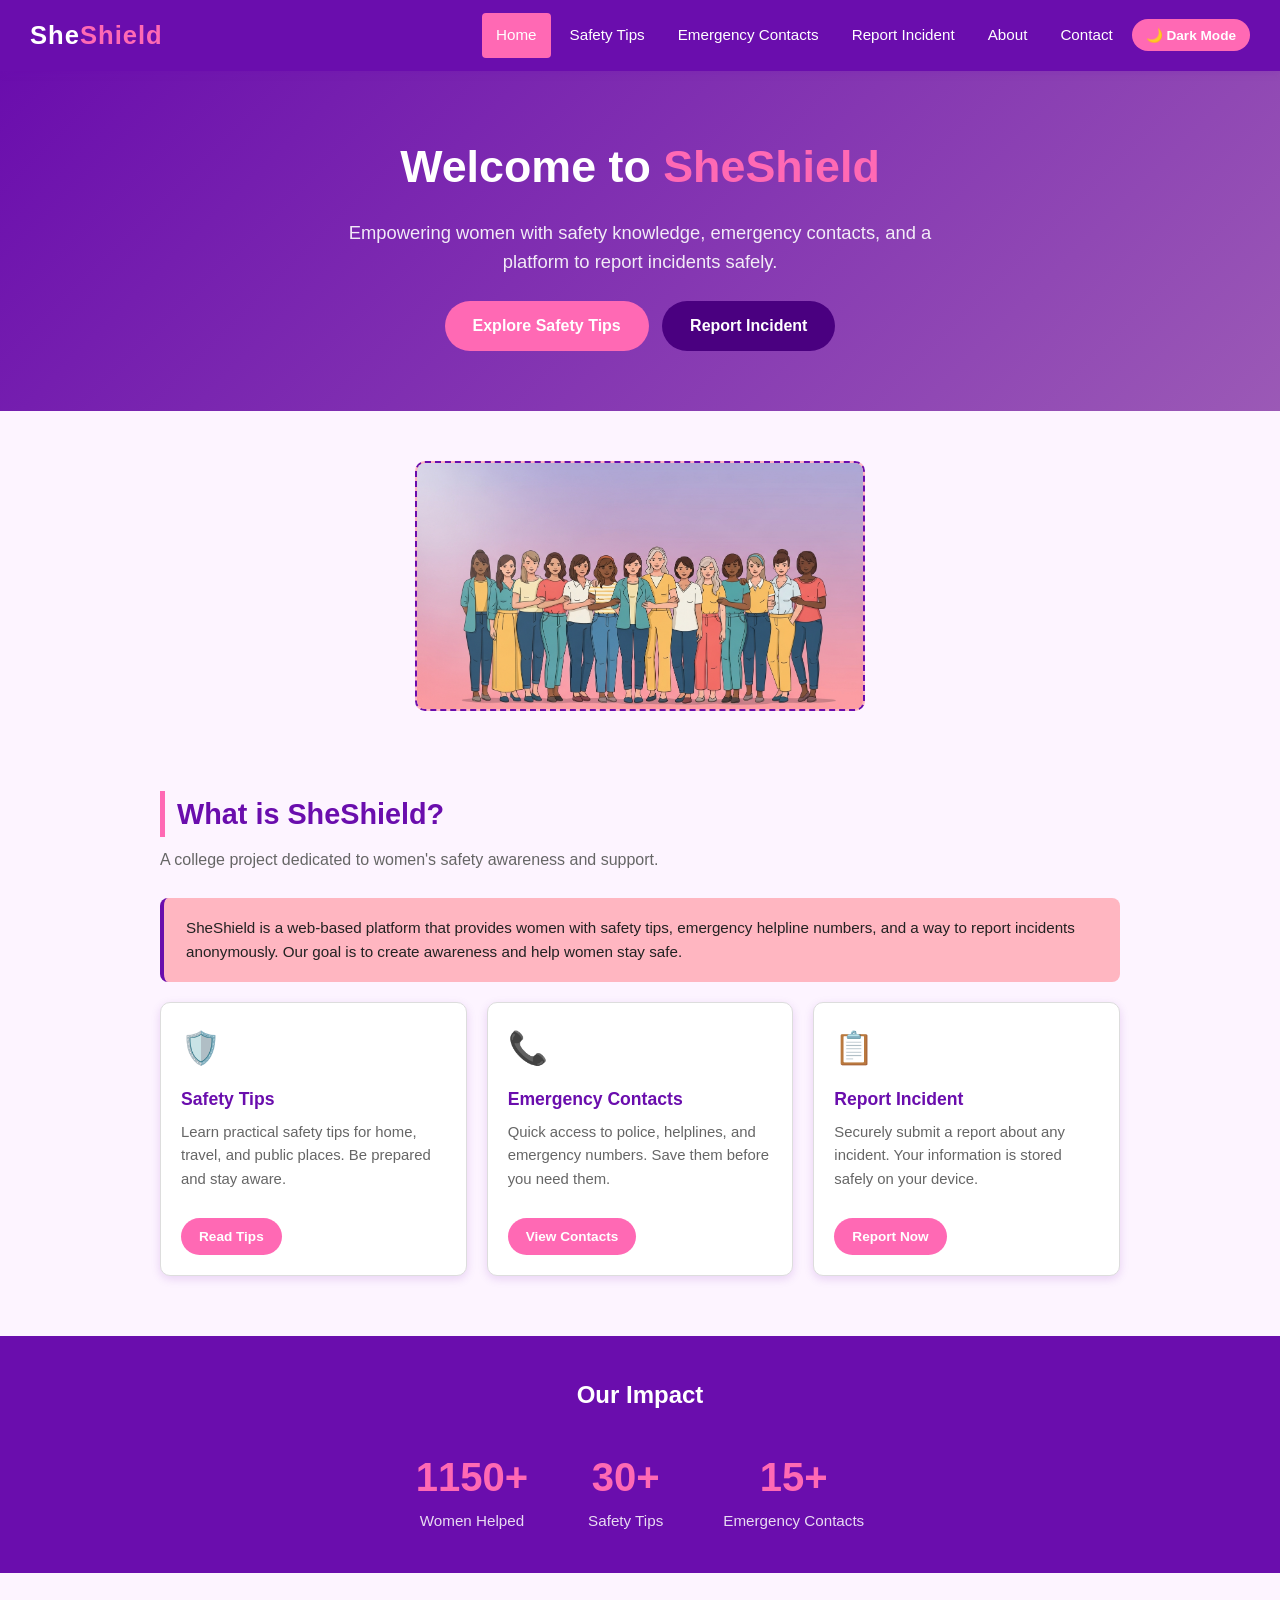
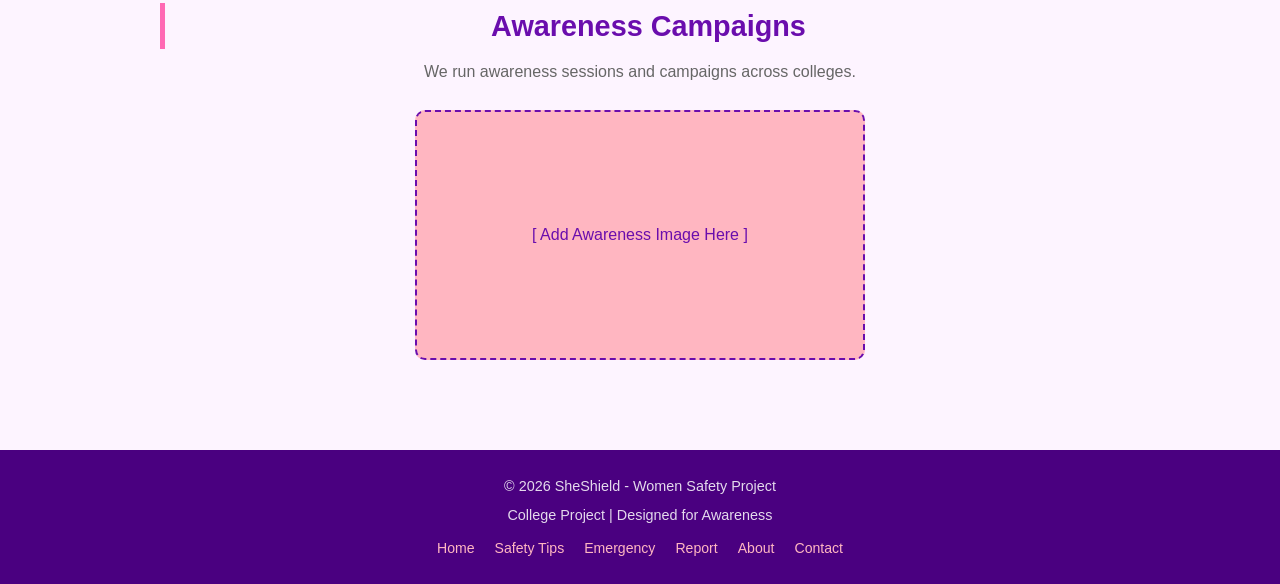
==== index.html @ ef2a4a73 "first commit" ====
<!DOCTYPE html>
<html lang="en">
<head>
  <meta charset="UTF-8" />
  <meta name="viewport" content="width=device-width, initial-scale=1.0" />
  <title>SheShield - Home</title>
  <link rel="stylesheet" href="style.css" />
</head>
<body>
  <!-- ==================== NAVBAR ==================== -->
  <nav class="navbar">
    <div class="brand">She<span>Shield</span></div>
    <button class="hamburger" id="hamburgerBtn">&#9776;</button>
    <ul class="nav-links" id="navLinks">
      <li><a href="index.html">Home</a></li>
      <li><a href="tips.html">Safety Tips</a></li>
      <li><a href="emergency.html">Emergency Contacts</a></li>
      <li><a href="report.html">Report Incident</a></li>
      <li><a href="about.html">About</a></li>
      <li><a href="contact.html">Contact</a></li>
      <li><button class="dark-toggle" id="darkToggleBtn">🌙 Dark Mode</button></li>
    </ul>
  </nav>
  <!-- ==================== HERO SECTION ==================== -->
  <section class="hero">
    <h1>Welcome to <span>SheShield</span></h1>
    <p>Empowering women with safety knowledge, emergency contacts, and a platform to report incidents safely.</p>
    <a href="tips.html" class="btn">Explore Safety Tips</a>
    &nbsp;
    <a href="report.html" class="btn" style="background-color: var(--purple-dark);">Report Incident</a>
  </section>
  <!-- ==================== IMAGE PLACEHOLDER ==================== -->
  <!-- Replace src="" with your actual image path -->
  <div class="container" style="text-align:center;">
    <div class="img-placeholder">
      <img src="home.png" alt="Women Safety Banner" onerror="this.parentElement.innerHTML='[ Add Your Banner Image Here ]'" />
    </div>
  </div>
  <!-- ==================== ABOUT SECTION ==================== -->
  <div class="container">
    <h2 class="section-title">What is SheShield?</h2>
    <p class="section-subtitle">A college project dedicated to women's safety awareness and support.</p>
    <div class="info-box">
      <p>SheShield is a web-based platform that provides women with safety tips, emergency helpline numbers, and a way to report incidents anonymously. Our goal is to create awareness and help women stay safe.</p>
    </div>
    <div class="cards-grid">
      <div class="card">
        <div class="card-icon">🛡️</div>
        <h3>Safety Tips</h3>
        <p>Learn practical safety tips for home, travel, and public places. Be prepared and stay aware.</p>
        <br/>
        <a href="tips.html" class="btn" style="font-size:0.85rem; padding:8px 18px;">Read Tips</a>
      </div>
      <div class="card">
        <div class="card-icon">📞</div>
        <h3>Emergency Contacts</h3>
        <p>Quick access to police, helplines, and emergency numbers. Save them before you need them.</p>
        <br/>
        <a href="emergency.html" class="btn" style="font-size:0.85rem; padding:8px 18px;">View Contacts</a>
      </div>
      <div class="card">
        <div class="card-icon">📋</div>
        <h3>Report Incident</h3>
        <p>Securely submit a report about any incident. Your information is stored safely on your device.</p>
        <br/>
        <a href="report.html" class="btn" style="font-size:0.85rem; padding:8px 18px;">Report Now</a>
      </div>
    </div>
  </div>
  <!-- ==================== STATS SECTION ==================== -->
  <!-- JS animates these numbers on page load -->
  <div style="background-color: var(--purple); color: var(--white); padding: 40px 20px; text-align:center; margin-top:30px;" id="statsSection">
    <h2 style="margin-bottom:30px;">Our Impact</h2>
    <div style="display:flex; justify-content:center; gap:60px; flex-wrap:wrap;">
      <div>
        <div style="font-size:2.5rem; font-weight:bold; color:var(--pink);" id="stat1">0</div>
        <div style="font-size:0.95rem; opacity:0.85;">Women Helped</div>
      </div>
      <div>
        <div style="font-size:2.5rem; font-weight:bold; color:var(--pink);" id="stat2">0</div>
        <div style="font-size:0.95rem; opacity:0.85;">Safety Tips</div>
      </div>
      <div>
        <div style="font-size:2.5rem; font-weight:bold; color:var(--pink);" id="stat3">0</div>
        <div style="font-size:0.95rem; opacity:0.85;">Emergency Contacts</div>
      </div>
    </div>
  </div>
  <!-- ==================== SECOND IMAGE PLACEHOLDER ==================== -->
  <div class="container" style="text-align:center;">
    <h2 class="section-title">Awareness Campaigns</h2>
    <p class="section-subtitle">We run awareness sessions and campaigns across colleges.</p>
    <div class="img-placeholder">
      <img src="https://sidecar.ai/hubfs/Imported_Blog_Media/nonprofit-awarness-campaign-e1662491303266.png" alt="Awareness Campaign" onerror="this.parentElement.innerHTML='[ Add Awareness Image Here ]'" />
    </div>
  </div>
  <!-- ==================== FOOTER ==================== -->
  <footer>
    <p>&copy; 2026 SheShield - Women Safety Project</p>
    <p>College Project | Designed for Awareness</p>
    <div class="footer-links">
      <a href="index.html">Home</a>
      <a href="tips.html">Safety Tips</a>
      <a href="emergency.html">Emergency</a>
      <a href="report.html">Report</a>
      <a href="about.html">About</a>
      <a href="contact.html">Contact</a>
    </div>
  </footer>
  <script src="script.js"></script>
</body>
</html>
---- style.css ----
/* ===========================================
   SheShield - Common Stylesheet
   Author: Student Project
   Purpose: Shared styles for all pages
   =========================================== */

/* --- CSS Variables for easy color management --- */
:root {
  --purple: #6a0dad;
  --purple-light: #9b59b6;
  --purple-dark: #4a0080;
  --pink: #ff69b4;
  --pink-light: #ffb6c1;
  --white: #ffffff;
  --bg-light: #fdf4ff;
  --text-dark: #222222;
  --text-muted: #666666;
  --border: #ddd;
  --shadow: rgba(106, 13, 173, 0.15);
}

/* --- Dark Mode Variables --- */
body.dark-mode {
  --white: #1a1a2e;
  --bg-light: #16213e;
  --text-dark: #f0f0f0;
  --text-muted: #aaaaaa;
  --border: #444;
  --shadow: rgba(0, 0, 0, 0.4);
}

/* --- Reset & Base Styles --- */
* {
  margin: 0;
  padding: 0;
  box-sizing: border-box;
}

body {
  font-family: Arial, sans-serif;
  background-color: var(--bg-light);
  color: var(--text-dark);
  line-height: 1.6;
  transition: background-color 0.3s, color 0.3s;
}

a {
  text-decoration: none;
  color: inherit;
}

ul {
  list-style: none;
}

/* ===========================================
   NAVBAR
   =========================================== */
.navbar {
  background-color: var(--purple);
  padding: 0 30px;
  display: flex;
  align-items: center;
  justify-content: space-between;
  position: sticky;
  top: 0;
  z-index: 100;
  box-shadow: 0 2px 8px var(--shadow);
}

.navbar .brand {
  color: var(--white);
  font-size: 1.6rem;
  font-weight: bold;
  padding: 15px 0;
  letter-spacing: 1px;
}

.navbar .brand span {
  color: var(--pink);
}

.nav-links {
  display: flex;
  align-items: center;
  gap: 5px;
}

.nav-links li a {
  color: var(--white);
  padding: 10px 14px;
  border-radius: 4px;
  font-size: 0.95rem;
  transition: background-color 0.2s;
  display: block;
}

.nav-links li a:hover,
.nav-links li a.active {
  background-color: var(--pink);
  color: var(--white);
}

.dark-toggle {
  background-color: var(--pink);
  color: var(--white);
  border: none;
  padding: 8px 14px;
  border-radius: 20px;
  cursor: pointer;
  font-size: 0.85rem;
  font-weight: bold;
  transition: background-color 0.2s;
}

.dark-toggle:hover {
  background-color: var(--purple-light);
}

.hamburger {
  display: none;
  font-size: 1.5rem;
  color: var(--white);
  cursor: pointer;
  background: none;
  border: none;
}

/* ===========================================
   HERO SECTION
   =========================================== */
.hero {
  background: linear-gradient(135deg, var(--purple), var(--purple-light));
  color: var(--white);
  text-align: center;
  padding: 60px 20px;
}

.hero h1 {
  font-size: 2.8rem;
  margin-bottom: 15px;
}

.hero h1 span {
  color: var(--pink);
}

.hero p {
  font-size: 1.15rem;
  max-width: 600px;
  margin: 0 auto 25px;
  opacity: 0.9;
}

/* CTA Button */
.btn {
  display: inline-block;
  background-color: var(--pink);
  color: var(--white);
  padding: 12px 28px;
  border-radius: 25px;
  font-size: 1rem;
  font-weight: bold;
  border: none;
  cursor: pointer;
  transition: background-color 0.2s, transform 0.1s;
}

.btn:hover {
  background-color: var(--purple-dark);
  transform: scale(1.03);
}

.btn:active {
  transform: scale(0.98);
}

/* ===========================================
   IMAGE PLACEHOLDER BOX
   (Add your image src inside the img tag)
   =========================================== */
.img-placeholder {
  width: 100%;
  max-width: 450px;
  height: 250px;
  background-color: var(--pink-light);
  border: 2px dashed var(--purple);
  border-radius: 10px;
  display: flex;
  align-items: center;
  justify-content: center;
  color: var(--purple);
  font-size: 1rem;
  margin: 20px auto;
  overflow: hidden;
}

.img-placeholder img {
  width: 100%;
  height: 100%;
  object-fit: cover;
  border-radius: 8px;
}

/* ===========================================
   MAIN CONTENT WRAPPER
   =========================================== */
.container {
  max-width: 1000px;
  margin: 0 auto;
  padding: 30px 20px;
}

.section-title {
  font-size: 1.8rem;
  color: var(--purple);
  margin-bottom: 10px;
  border-left: 5px solid var(--pink);
  padding-left: 12px;
}

.section-subtitle {
  color: var(--text-muted);
  margin-bottom: 25px;
  font-size: 1rem;
}

/* ===========================================
   CARDS
   =========================================== */
.cards-grid {
  display: grid;
  grid-template-columns: repeat(auto-fit, minmax(250px, 1fr));
  gap: 20px;
  margin-top: 20px;
}

.card {
  background-color: var(--white);
  border: 1px solid var(--border);
  border-radius: 10px;
  padding: 20px;
  box-shadow: 0 3px 10px var(--shadow);
  transition: transform 0.2s;
}

.card:hover {
  transform: translateY(-4px);
}

.card h3 {
  color: var(--purple);
  margin-bottom: 8px;
  font-size: 1.1rem;
}

.card p {
  color: var(--text-muted);
  font-size: 0.93rem;
}

.card .card-icon {
  font-size: 2rem;
  margin-bottom: 10px;
}

/* ===========================================
   FORMS
   =========================================== */
.form-section {
  background-color: var(--white);
  border-radius: 10px;
  padding: 30px;
  box-shadow: 0 3px 10px var(--shadow);
  max-width: 600px;
  margin: 0 auto;
}

.form-group {
  margin-bottom: 18px;
}

.form-group label {
  display: block;
  margin-bottom: 6px;
  font-weight: bold;
  color: var(--purple);
  font-size: 0.95rem;
}

.form-group input,
.form-group textarea,
.form-group select {
  width: 100%;
  padding: 10px 14px;
  border: 1px solid var(--border);
  border-radius: 6px;
  font-size: 0.95rem;
  background-color: var(--bg-light);
  color: var(--text-dark);
  transition: border-color 0.2s;
}

.form-group input:focus,
.form-group textarea:focus,
.form-group select:focus {
  outline: none;
  border-color: var(--purple);
}

.form-group textarea {
  resize: vertical;
  min-height: 100px;
}

.error-msg {
  color: red;
  font-size: 0.82rem;
  margin-top: 4px;
  display: none;
}

.submit-btn {
  width: 100%;
  background-color: var(--purple);
  color: var(--white);
  padding: 12px;
  border: none;
  border-radius: 6px;
  font-size: 1rem;
  font-weight: bold;
  cursor: pointer;
  transition: background-color 0.2s;
}

.submit-btn:hover {
  background-color: var(--purple-dark);
}

/* ===========================================
   ALERT / SUCCESS MESSAGE
   =========================================== */
.alert-box {
  padding: 14px 20px;
  border-radius: 6px;
  margin: 15px 0;
  font-weight: bold;
  display: none;
}

.alert-box.success {
  background-color: #d4edda;
  color: #155724;
  border: 1px solid #c3e6cb;
}

.alert-box.error {
  background-color: #f8d7da;
  color: #721c24;
  border: 1px solid #f5c6cb;
}

/* ===========================================
   EMERGENCY CONTACTS PAGE
   =========================================== */
.contact-card {
  background-color: var(--white);
  border-left: 5px solid var(--pink);
  border-radius: 8px;
  padding: 18px 22px;
  margin-bottom: 16px;
  box-shadow: 0 2px 8px var(--shadow);
  display: flex;
  align-items: center;
  gap: 20px;
}

.contact-card .contact-icon {
  font-size: 2rem;
  min-width: 45px;
  text-align: center;
}

.contact-card h3 {
  color: var(--purple);
  font-size: 1.1rem;
  margin-bottom: 3px;
}

.contact-card p {
  color: var(--text-muted);
  font-size: 0.9rem;
}

.contact-card .phone-num {
  font-size: 1.3rem;
  font-weight: bold;
  color: var(--purple-dark);
  margin-top: 5px;
}

/* ===========================================
   ABOUT PAGE - Team section
   =========================================== */
.team-card {
  text-align: center;
  background-color: var(--white);
  border-radius: 10px;
  padding: 25px 15px;
  box-shadow: 0 3px 10px var(--shadow);
}

.team-card .team-img-placeholder {
  width: 120px;
  height: 120px;
  background-color: var(--pink-light);
  border: 2px dashed var(--purple);
  border-radius: 50%;
  margin: 0 auto 15px;
  display: flex;
  align-items: center;
  justify-content: center;
  color: var(--purple);
  font-size: 0.75rem;
  overflow: hidden;
}

.team-card .team-img-placeholder img {
  width: 100%;
  height: 100%;
  object-fit: cover;
  border-radius: 50%;
}

.team-card h3 {
  color: var(--purple);
  margin-bottom: 4px;
}

.team-card p {
  color: var(--text-muted);
  font-size: 0.88rem;
}

/* ===========================================
   INFO BOX
   =========================================== */
.info-box {
  background-color: var(--pink-light);
  border-radius: 8px;
  padding: 18px 22px;
  margin: 20px 0;
  border-left: 4px solid var(--purple);
}

body.dark-mode .info-box {
  background-color: #2d1b3d;
}

.info-box p {
  color: var(--text-dark);
  font-size: 0.95rem;
}

/* ===========================================
   FOOTER
   =========================================== */
footer {
  background-color: var(--purple-dark);
  color: var(--white);
  text-align: center;
  padding: 25px 20px;
  margin-top: 40px;
}

footer p {
  font-size: 0.9rem;
  opacity: 0.85;
  margin-bottom: 6px;
}

footer .footer-links {
  display: flex;
  justify-content: center;
  gap: 20px;
  flex-wrap: wrap;
  margin-top: 10px;
}

footer .footer-links a {
  color: var(--pink-light);
  font-size: 0.88rem;
  transition: color 0.2s;
}

footer .footer-links a:hover {
  color: var(--pink);
}

/* ===========================================
   SAVED REPORTS TABLE
   =========================================== */
.reports-table {
  width: 100%;
  border-collapse: collapse;
  margin-top: 20px;
  background-color: var(--white);
  border-radius: 8px;
  overflow: hidden;
  box-shadow: 0 3px 10px var(--shadow);
}

.reports-table th {
  background-color: var(--purple);
  color: var(--white);
  padding: 12px 15px;
  text-align: left;
  font-size: 0.9rem;
}

.reports-table td {
  padding: 10px 15px;
  border-bottom: 1px solid var(--border);
  font-size: 0.9rem;
  color: var(--text-dark);
}

.reports-table tr:last-child td {
  border-bottom: none;
}

.reports-table tr:hover td {
  background-color: var(--bg-light);
}

/* ===========================================
   PAGE HEADER BANNER
   =========================================== */
.page-header {
  background: linear-gradient(135deg, var(--purple), var(--purple-light));
  color: var(--white);
  text-align: center;
  padding: 40px 20px;
}

.page-header h1 {
  font-size: 2rem;
  margin-bottom: 8px;
}

.page-header p {
  font-size: 1rem;
  opacity: 0.9;
}

/* ===========================================
   RESPONSIVE DESIGN (Mobile)
   =========================================== */
@media (max-width: 768px) {
  .nav-links {
    display: none;
    flex-direction: column;
    width: 100%;
    background-color: var(--purple-dark);
    padding: 10px 0;
  }

  .nav-links.open {
    display: flex;
  }

  .navbar {
    flex-wrap: wrap;
    padding: 0 15px;
  }

  .hamburger {
    display: block;
  }

  .hero h1 {
    font-size: 1.8rem;
  }

  .section-title {
    font-size: 1.4rem;
  }

  .contact-card {
    flex-direction: column;
    text-align: center;
  }

  .reports-table th,
  .reports-table td {
    font-size: 0.78rem;
    padding: 8px 10px;
  }
}
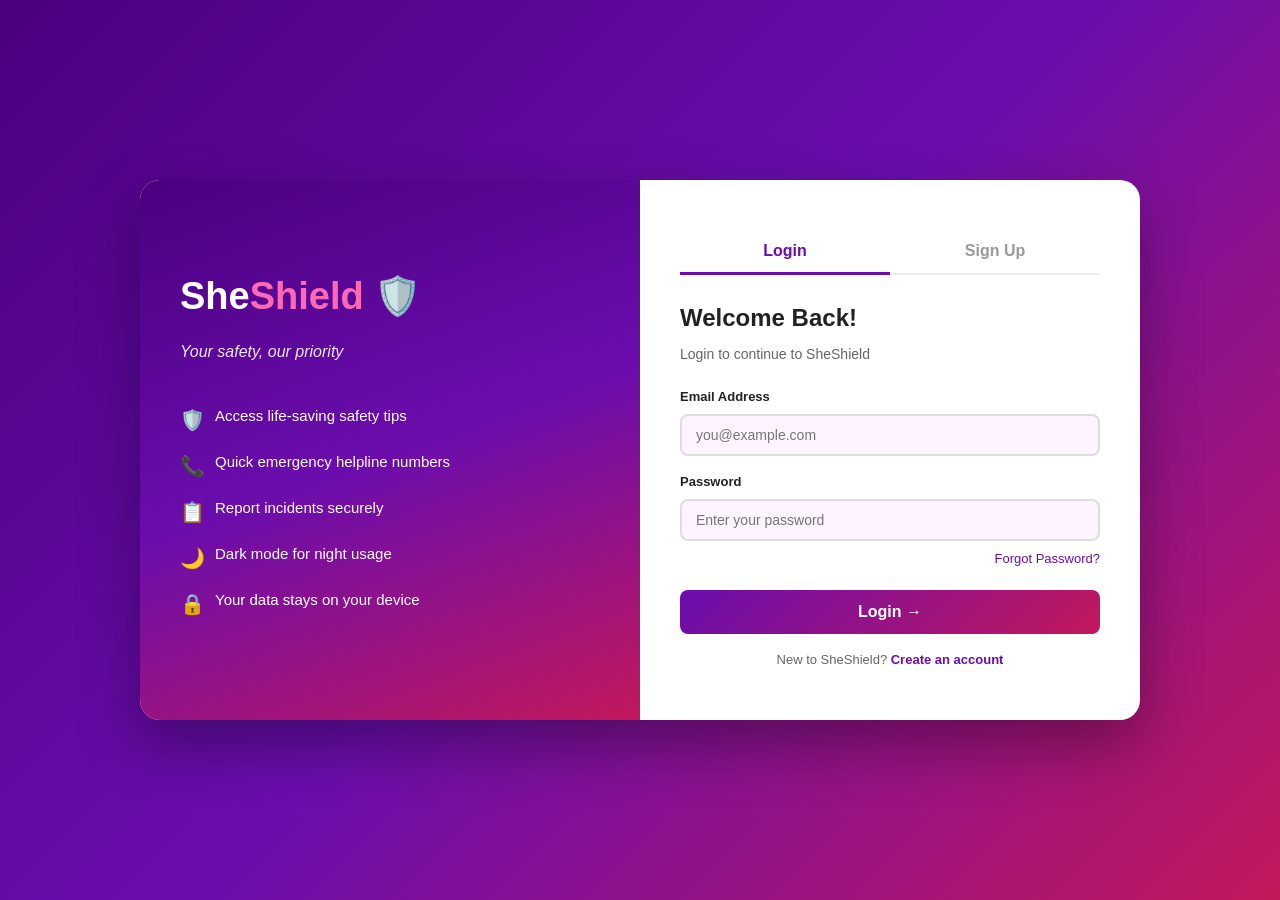
==== commit b7d7d099: "Fixed login page errors" ====
--- a/index.html
+++ b/index.html
@@ -4,13 +4,20 @@
   <meta charset="UTF-8" />
   <meta name="viewport" content="width=device-width, initial-scale=1.0" />
   <title>SheShield - Home</title>
+  <!-- Link to common stylesheet (served from public/) -->
   <link rel="stylesheet" href="style.css" />
 </head>
 <body>
+
   <!-- ==================== NAVBAR ==================== -->
   <nav class="navbar">
+    <!-- Site brand name -->
     <div class="brand">She<span>Shield</span></div>
+
+    <!-- Hamburger button (visible on mobile only) -->
     <button class="hamburger" id="hamburgerBtn">&#9776;</button>
+
+    <!-- Navigation links -->
     <ul class="nav-links" id="navLinks">
       <li><a href="index.html">Home</a></li>
       <li><a href="tips.html">Safety Tips</a></li>
@@ -19,30 +26,42 @@
       <li><a href="about.html">About</a></li>
       <li><a href="contact.html">Contact</a></li>
       <li><button class="dark-toggle" id="darkToggleBtn">🌙 Dark Mode</button></li>
+      <li><span id="navUserName" style="color:#ffb6c1; font-size:14px; padding:6px 10px; background:rgba(255,255,255,0.1); border-radius:16px;"></span></li>
+      <li><button onclick="ssLogout()" style="background:transparent; border:1px solid #ffb6c1; color:#ffb6c1; padding:6px 14px; border-radius:16px; cursor:pointer; font-family:inherit; font-size:13px;">Logout</button></li>
     </ul>
   </nav>
+  <!-- ==================== END NAVBAR ==================== -->
+
   <!-- ==================== HERO SECTION ==================== -->
   <section class="hero">
     <h1>Welcome to <span>SheShield</span></h1>
     <p>Empowering women with safety knowledge, emergency contacts, and a platform to report incidents safely.</p>
+    <!-- CTA button - scroll to features -->
     <a href="tips.html" class="btn">Explore Safety Tips</a>
     &nbsp;
     <a href="report.html" class="btn" style="background-color: var(--purple-dark);">Report Incident</a>
   </section>
+  <!-- ==================== END HERO ==================== -->
+
   <!-- ==================== IMAGE PLACEHOLDER ==================== -->
-  <!-- Replace src="" with your actual image path -->
+  <!-- Replace the src="" with your actual image path -->
   <div class="container" style="text-align:center;">
     <div class="img-placeholder">
-      <img src="home.png" alt="Women Safety Banner" onerror="this.parentElement.innerHTML='[ Add Your Banner Image Here ]'" />
+      <img src="home.png" alt="Women Safety Banner" />
     </div>
   </div>
+
   <!-- ==================== ABOUT SECTION ==================== -->
   <div class="container">
     <h2 class="section-title">What is SheShield?</h2>
     <p class="section-subtitle">A college project dedicated to women's safety awareness and support.</p>
+
+    <!-- Information box -->
     <div class="info-box">
       <p>SheShield is a web-based platform that provides women with safety tips, emergency helpline numbers, and a way to report incidents anonymously. Our goal is to create awareness and help women stay safe.</p>
     </div>
+
+    <!-- Feature cards -->
     <div class="cards-grid">
       <div class="card">
         <div class="card-icon">🛡️</div>
@@ -51,6 +70,7 @@
         <br/>
         <a href="tips.html" class="btn" style="font-size:0.85rem; padding:8px 18px;">Read Tips</a>
       </div>
+
       <div class="card">
         <div class="card-icon">📞</div>
         <h3>Emergency Contacts</h3>
@@ -58,6 +78,7 @@
         <br/>
         <a href="emergency.html" class="btn" style="font-size:0.85rem; padding:8px 18px;">View Contacts</a>
       </div>
+
       <div class="card">
         <div class="card-icon">📋</div>
         <h3>Report Incident</h3>
@@ -67,8 +88,9 @@
       </div>
     </div>
   </div>
+
   <!-- ==================== STATS SECTION ==================== -->
-  <!-- JS animates these numbers on page load -->
+  <!-- JS will animate these numbers on page load -->
   <div style="background-color: var(--purple); color: var(--white); padding: 40px 20px; text-align:center; margin-top:30px;" id="statsSection">
     <h2 style="margin-bottom:30px;">Our Impact</h2>
     <div style="display:flex; justify-content:center; gap:60px; flex-wrap:wrap;">
@@ -86,18 +108,20 @@
       </div>
     </div>
   </div>
+
   <!-- ==================== SECOND IMAGE PLACEHOLDER ==================== -->
   <div class="container" style="text-align:center;">
     <h2 class="section-title">Awareness Campaigns</h2>
     <p class="section-subtitle">We run awareness sessions and campaigns across colleges.</p>
     <div class="img-placeholder">
-      <img src="https://sidecar.ai/hubfs/Imported_Blog_Media/nonprofit-awarness-campaign-e1662491303266.png" alt="Awareness Campaign" onerror="this.parentElement.innerHTML='[ Add Awareness Image Here ]'" />
+      <img src="https://sidecar.ai/hubfs/Imported_Blog_Media/nonprofit-awarness-campaign-e1662491303266.png" alt="Awareness Campaign" />
     </div>
   </div>
+
   <!-- ==================== FOOTER ==================== -->
   <footer>
     <p>&copy; 2026 SheShield - Women Safety Project</p>
-    <p>College Project | Designed for Awareness</p>
+    <p>Second Semester College Project | Designed for Awareness</p>
     <div class="footer-links">
       <a href="index.html">Home</a>
       <a href="tips.html">Safety Tips</a>
@@ -107,6 +131,10 @@
       <a href="contact.html">Contact</a>
     </div>
   </footer>
+  <!-- ==================== END FOOTER ==================== -->
+
+  <!-- Link to common JavaScript file (served from public/) -->
   <script src="script.js"></script>
+
 </body>
-</html>+</html>
--- a/style.css
+++ b/style.css
@@ -68,6 +68,7 @@
   box-shadow: 0 2px 8px var(--shadow);
 }
 
+/* Site logo/brand name */
 .navbar .brand {
   color: var(--white);
   font-size: 1.6rem;
@@ -80,6 +81,7 @@
   color: var(--pink);
 }
 
+/* Nav links */
 .nav-links {
   display: flex;
   align-items: center;
@@ -101,6 +103,7 @@
   color: var(--white);
 }
 
+/* Dark mode toggle button */
 .dark-toggle {
   background-color: var(--pink);
   color: var(--white);
@@ -117,6 +120,7 @@
   background-color: var(--purple-light);
 }
 
+/* Mobile hamburger (simple) */
 .hamburger {
   display: none;
   font-size: 1.5rem;
@@ -127,7 +131,7 @@
 }
 
 /* ===========================================
-   HERO SECTION
+   HERO SECTION (used on Home page)
    =========================================== */
 .hero {
   background: linear-gradient(135deg, var(--purple), var(--purple-light));
@@ -177,7 +181,7 @@
 
 /* ===========================================
    IMAGE PLACEHOLDER BOX
-   (Add your image src inside the img tag)
+   (Leave this box — add your own image src)
    =========================================== */
 .img-placeholder {
   width: 100%;
@@ -195,6 +199,7 @@
   overflow: hidden;
 }
 
+/* If a real <img> is inside the placeholder */
 .img-placeholder img {
   width: 100%;
   height: 100%;
@@ -211,6 +216,7 @@
   padding: 30px 20px;
 }
 
+/* Section titles */
 .section-title {
   font-size: 1.8rem;
   color: var(--purple);
@@ -226,7 +232,7 @@
 }
 
 /* ===========================================
-   CARDS
+   CARDS (used on Tips, About, etc.)
    =========================================== */
 .cards-grid {
   display: grid;
@@ -313,13 +319,15 @@
   min-height: 100px;
 }
 
+/* Error message below fields */
 .error-msg {
   color: red;
   font-size: 0.82rem;
   margin-top: 4px;
-  display: none;
-}
-
+  display: none; /* shown by JS when needed */
+}
+
+/* Submit button */
 .submit-btn {
   width: 100%;
   background-color: var(--purple);
@@ -338,14 +346,14 @@
 }
 
 /* ===========================================
-   ALERT / SUCCESS MESSAGE
+   ALERT / SUCCESS MESSAGE (shown by JS)
    =========================================== */
 .alert-box {
   padding: 14px 20px;
   border-radius: 6px;
   margin: 15px 0;
   font-weight: bold;
-  display: none;
+  display: none; /* JS will show/hide this */
 }
 
 .alert-box.success {
@@ -443,7 +451,7 @@
 }
 
 /* ===========================================
-   INFO BOX
+   INFO BOX (used on various pages)
    =========================================== */
 .info-box {
   background-color: var(--pink-light);
@@ -498,7 +506,7 @@
 }
 
 /* ===========================================
-   SAVED REPORTS TABLE
+   SAVED REPORTS TABLE (Report page)
    =========================================== */
 .reports-table {
   width: 100%;
@@ -534,7 +542,7 @@
 }
 
 /* ===========================================
-   PAGE HEADER BANNER
+   PAGE HEADER BANNER (for inner pages)
    =========================================== */
 .page-header {
   background: linear-gradient(135deg, var(--purple), var(--purple-light));
@@ -557,6 +565,7 @@
    RESPONSIVE DESIGN (Mobile)
    =========================================== */
 @media (max-width: 768px) {
+  /* Hide nav links on small screens */
   .nav-links {
     display: none;
     flex-direction: column;
@@ -565,6 +574,7 @@
     padding: 10px 0;
   }
 
+  /* When hamburger is clicked, show links */
   .nav-links.open {
     display: flex;
   }
@@ -596,4 +606,4 @@
     font-size: 0.78rem;
     padding: 8px 10px;
   }
-}+}
